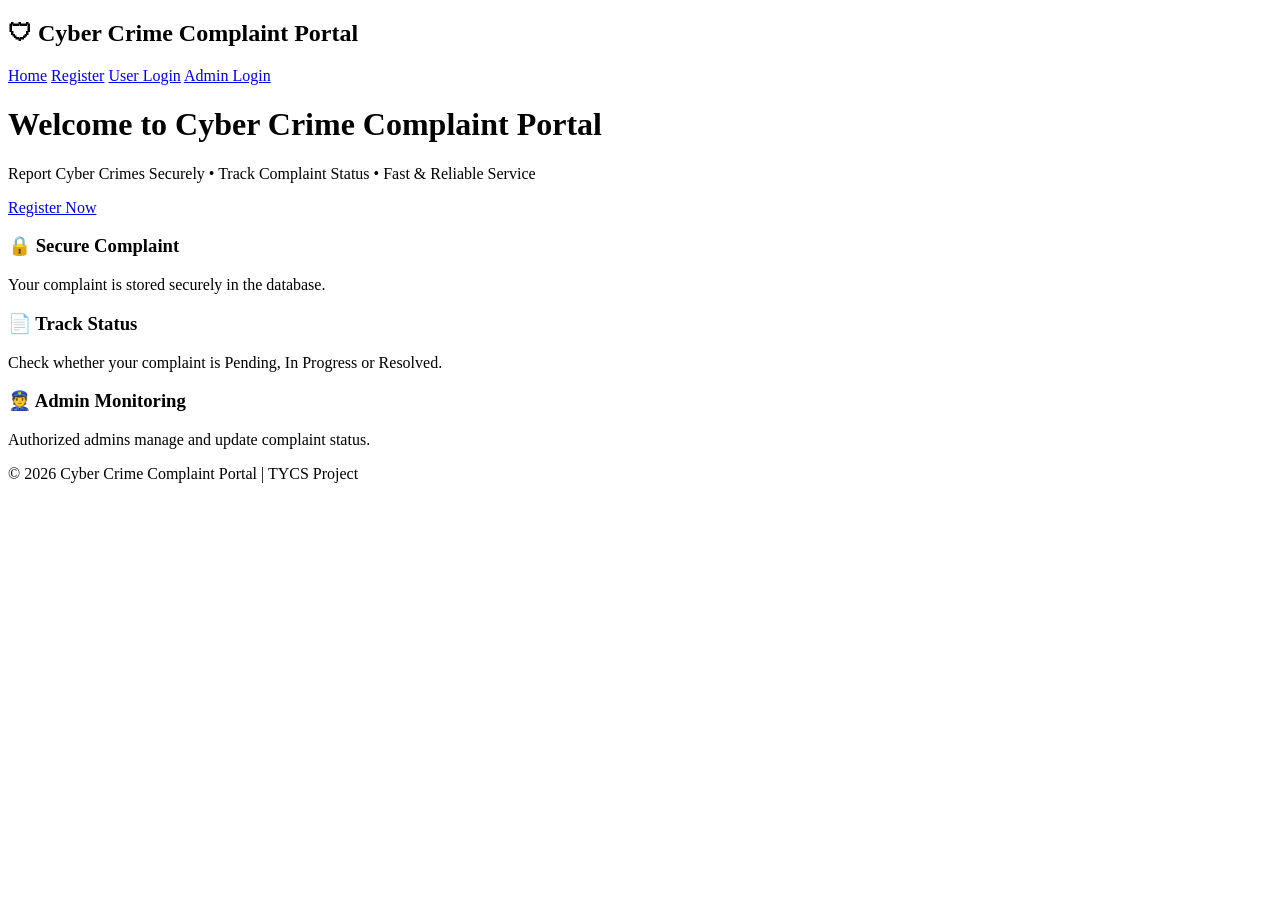
==== templates/index.html @ a68b4f62 "Intial commit" ====
<!DOCTYPE html>
<html>
<head>
    <title>Cyber Crime Complaint Portal</title>
    <link rel="stylesheet" href="{{ url_for('static', filename='css/style.css') }}">
</head>

<body>

<header class="navbar">
    <h2>🛡 Cyber Crime Complaint Portal</h2>

    <div>
        <a href="/">Home</a>
        <a href="/register">Register</a>
        <a href="/login">User Login</a>
        <a href="/admin">Admin Login</a>
    </div>
</header>

<div class="hero">
    <h1>Welcome to Cyber Crime Complaint Portal</h1>

    <p>
        Report Cyber Crimes Securely • Track Complaint Status • Fast & Reliable Service
    </p>

    <a href="/register" class="btn">Register Now</a>
</div>
<section class="features">

    <div class="card">
        <h3>🔒 Secure Complaint</h3>
        <p>Your complaint is stored securely in the database.</p>
    </div>

    <div class="card">
        <h3>📄 Track Status</h3>
        <p>Check whether your complaint is Pending, In Progress or Resolved.</p>
    </div>

    <div class="card">
        <h3>👮 Admin Monitoring</h3>
        <p>Authorized admins manage and update complaint status.</p>
    </div>

</section>

<footer>
    © 2026 Cyber Crime Complaint Portal | TYCS Project
</footer>

</body>
</html>
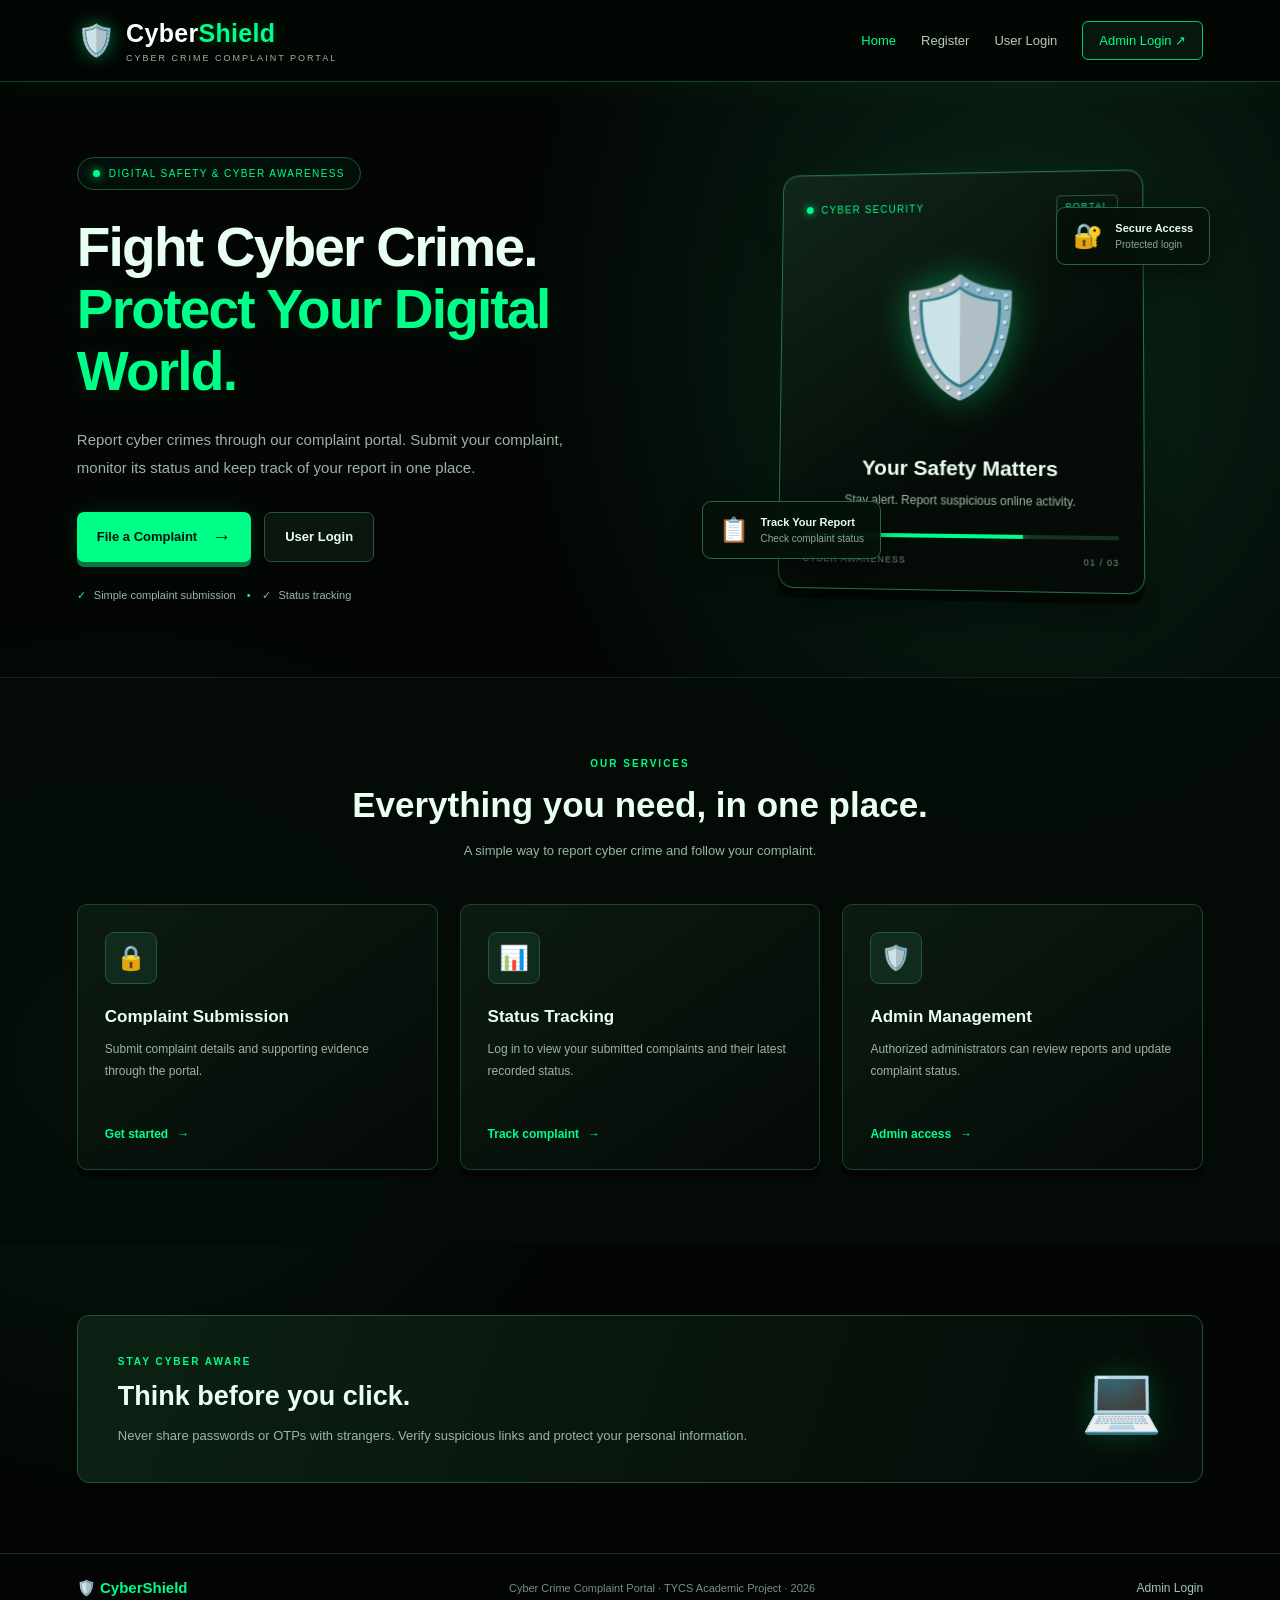
==== commit 0a6e858e: "Improve UI and add security ignore rules" ====
--- a/templates/index.html
+++ b/templates/index.html
@@ -1,53 +1,874 @@
+
 <!DOCTYPE html>
-<html>
+<html lang="en">
 <head>
-    <title>Cyber Crime Complaint Portal</title>
-    <link rel="stylesheet" href="{{ url_for('static', filename='css/style.css') }}">
+    <meta charset="UTF-8">
+    <meta name="viewport" content="width=device-width, initial-scale=1.0">
+    <title>CyberShield | Cyber Crime Complaint Portal</title>
+
+    <style>
+        * {
+            margin: 0;
+            padding: 0;
+            box-sizing: border-box;
+        }
+
+        :root {
+            --green: #00ff88;
+            --green-dark: #00c96b;
+            --black: #030604;
+            --panel: #09130d;
+            --border: #16452c;
+            --text: #e9fff1;
+            --muted: #9bb5a4;
+        }
+
+        html {
+            scroll-behavior: smooth;
+        }
+
+        body {
+            font-family: Arial, Helvetica, sans-serif;
+            background:
+                radial-gradient(ellipse at 80% 20%, #0a2517 0%, transparent 35%),
+                radial-gradient(ellipse at 10% 65%, #07170e 0%, transparent 30%),
+                var(--black);
+            color: var(--text);
+            overflow-x: hidden;
+        }
+
+        a {
+            text-decoration: none;
+        }
+
+        /* NAVIGATION */
+
+        .home-navbar {
+            min-height: 82px;
+            padding: 16px 6%;
+            display: flex;
+            justify-content: space-between;
+            align-items: center;
+            gap: 25px;
+            flex-wrap: wrap;
+            background: rgba(3, 7, 4, 0.94);
+            border-bottom: 1px solid var(--border);
+            box-shadow: 0 5px 25px rgba(0, 255, 136, 0.04);
+        }
+
+        .home-brand {
+            display: flex;
+            align-items: center;
+            gap: 10px;
+            color: white;
+            font-size: 25px;
+            font-weight: 800;
+            letter-spacing: 0.3px;
+        }
+
+        .home-brand-icon {
+            font-size: 31px;
+            filter: drop-shadow(0 0 9px rgba(0, 255, 136, 0.45));
+        }
+
+        .home-accent {
+            color: var(--green);
+            text-shadow: 0 0 13px rgba(0, 255, 136, 0.25);
+        }
+
+        .home-brand small {
+            display: block;
+            margin-top: 5px;
+            font-size: 9px;
+            color: var(--muted);
+            letter-spacing: 2px;
+            font-weight: normal;
+        }
+
+        .home-nav-links {
+            display: flex;
+            align-items: center;
+            justify-content: center;
+            gap: 25px;
+            flex-wrap: wrap;
+        }
+
+        .home-nav-links a {
+            color: #b6cbbb;
+            font-size: 13px;
+            transition: 0.25s;
+        }
+
+        .home-nav-links a:hover,
+        .home-nav-links .home-active {
+            color: var(--green);
+        }
+
+        .home-nav-links .home-admin-link {
+            padding: 11px 16px;
+            border: 1px solid var(--green-dark);
+            border-radius: 6px;
+            color: var(--green);
+            background: #07170d;
+        }
+
+        .home-nav-links .home-admin-link:hover {
+            background: var(--green);
+            color: #001508;
+            box-shadow: 0 0 18px rgba(0, 255, 136, 0.24);
+        }
+
+        /* HERO SECTION */
+
+        .home-hero {
+            max-width: 1450px;
+            min-height: 590px;
+            margin: auto;
+            padding: 75px 6%;
+            display: grid;
+            grid-template-columns: 1.1fr 0.9fr;
+            align-items: center;
+            gap: 45px;
+        }
+
+        .home-hero-content {
+            position: relative;
+            z-index: 1;
+        }
+
+        .home-label {
+            display: inline-flex;
+            align-items: center;
+            gap: 9px;
+            border: 1px solid #1c5837;
+            background: rgba(0, 255, 136, 0.045);
+            color: var(--green);
+            border-radius: 30px;
+            padding: 10px 15px;
+            font-size: 10px;
+            letter-spacing: 1.4px;
+            margin-bottom: 26px;
+        }
+
+        .home-status-dot {
+            height: 7px;
+            width: 7px;
+            background: var(--green);
+            border-radius: 50%;
+            box-shadow: 0 0 10px var(--green);
+        }
+
+        .home-hero h1 {
+            font-size: clamp(36px, 4.3vw, 61px);
+            line-height: 1.13;
+            letter-spacing: -1.8px;
+            margin-bottom: 23px;
+        }
+
+        .home-hero h1 span {
+            color: var(--green);
+            text-shadow: 0 0 24px rgba(0, 255, 136, 0.12);
+        }
+
+        .home-description {
+            max-width: 540px;
+            color: var(--muted);
+            font-size: 15px;
+            line-height: 1.9;
+            margin-bottom: 29px;
+        }
+
+        .home-actions {
+            display: flex;
+            gap: 13px;
+            flex-wrap: wrap;
+            margin-bottom: 27px;
+        }
+
+        .home-primary-btn,
+        .home-secondary-btn {
+            min-height: 47px;
+            padding: 14px 20px;
+            border-radius: 7px;
+            display: inline-flex;
+            align-items: center;
+            justify-content: center;
+            gap: 15px;
+            font-size: 13px;
+            font-weight: bold;
+            transition: 0.25s;
+        }
+
+        .home-primary-btn {
+            color: #001408;
+            background: var(--green);
+            box-shadow:
+                0 5px 0 #08763f,
+                0 0 22px rgba(0, 255, 136, 0.12);
+        }
+
+        .home-primary-btn:hover {
+            transform: translateY(-3px);
+            box-shadow: 0 5px 0 #08763f,
+                        0 0 25px rgba(0, 255, 136, 0.3);
+        }
+
+        .home-primary-btn span {
+            font-size: 19px;
+        }
+
+        .home-secondary-btn {
+            color: var(--text);
+            border: 1px solid #28543a;
+            background: #0a160e;
+        }
+
+        .home-secondary-btn:hover {
+            border-color: var(--green);
+            color: var(--green);
+        }
+
+        .home-trust-note {
+            display: flex;
+            align-items: center;
+            gap: 8px;
+            flex-wrap: wrap;
+            color: #9ab6a4;
+            font-size: 11px;
+        }
+
+        .home-trust-note span:first-child,
+        .home-trust-note span:nth-of-type(2) {
+            color: var(--green);
+        }
+
+        .home-note-divider {
+            color: #476653;
+            padding: 0 3px;
+        }
+
+        /* 3D CYBERSECURITY VISUAL */
+
+        .home-visual {
+            position: relative;
+            min-height: 410px;
+            display: flex;
+            align-items: center;
+            justify-content: center;
+            perspective: 1000px;
+        }
+
+        .home-glow {
+            position: absolute;
+            width: 280px;
+            height: 280px;
+            border-radius: 50%;
+            background: rgba(0, 255, 136, 0.12);
+            filter: blur(75px);
+        }
+
+        .home-shield-card {
+            position: relative;
+            z-index: 1;
+            width: min(100%, 365px);
+            padding: 24px;
+            border: 1px solid #247449;
+            border-radius: 16px;
+            background: linear-gradient(145deg, #11271a, #050b07 65%);
+            box-shadow:
+                inset 0 1px 0 rgba(255, 255, 255, 0.05),
+                0 10px 0 #030704,
+                0 17px 45px rgba(0, 0, 0, 0.65),
+                0 0 30px rgba(0, 255, 136, 0.07);
+            transform: rotateY(-5deg) rotateX(3deg);
+            animation: floatCard 5s ease-in-out infinite;
+        }
+
+        .home-shield-top {
+            display: flex;
+            align-items: center;
+            gap: 8px;
+            color: var(--green);
+            font-size: 10px;
+            letter-spacing: 1.3px;
+        }
+
+        .home-mini-dot {
+            height: 7px;
+            width: 7px;
+            background: var(--green);
+            border-radius: 50%;
+            box-shadow: 0 0 9px var(--green);
+        }
+
+        .home-live {
+            margin-left: auto;
+            padding: 5px 8px;
+            border: 1px solid #245d3c;
+            border-radius: 4px;
+            font-size: 9px;
+        }
+
+        .home-shield-art {
+            min-height: 205px;
+            display: flex;
+            align-items: center;
+            justify-content: center;
+            font-size: 115px;
+            margin: 17px 0;
+            filter: drop-shadow(0 0 18px rgba(0, 255, 136, 0.4));
+        }
+
+        .home-shield-title {
+            text-align: center;
+            font-size: 21px;
+            font-weight: bold;
+            margin-bottom: 10px;
+        }
+
+        .home-shield-card > p {
+            text-align: center;
+            color: var(--muted);
+            font-size: 12px;
+            line-height: 1.7;
+        }
+
+        .home-security-line {
+            height: 4px;
+            background: #163322;
+            border-radius: 5px;
+            margin: 23px 0 17px;
+            overflow: hidden;
+        }
+
+        .home-security-line span {
+            display: block;
+            height: 100%;
+            width: 70%;
+            background: var(--green);
+            box-shadow: 0 0 12px var(--green);
+        }
+
+        .home-security-footer {
+            display: flex;
+            justify-content: space-between;
+            gap: 10px;
+            color: #739481;
+            font-size: 9px;
+            letter-spacing: 1px;
+        }
+
+        .home-float-card {
+            position: absolute;
+            z-index: 2;
+            display: flex;
+            align-items: center;
+            gap: 12px;
+            padding: 14px 16px;
+            background: rgba(6, 17, 10, 0.96);
+            border: 1px solid #286440;
+            border-radius: 9px;
+            box-shadow: 0 10px 25px rgba(0, 0, 0, 0.4);
+            animation: floatCard 4s ease-in-out infinite;
+        }
+
+        .home-float-top {
+            top: 37px;
+            right: -7px;
+        }
+
+        .home-float-bottom {
+            bottom: 30px;
+            left: -15px;
+            animation-delay: -2s;
+        }
+
+        .home-float-icon {
+            font-size: 24px;
+        }
+
+        .home-float-card strong {
+            display: block;
+            color: #e4fff0;
+            font-size: 11px;
+            margin-bottom: 5px;
+        }
+
+        .home-float-card small {
+            display: block;
+            color: #8ba998;
+            font-size: 10px;
+        }
+
+        @keyframes floatCard {
+            0%, 100% {
+                translate: 0 0;
+            }
+            50% {
+                translate: 0 -7px;
+            }
+        }
+
+        /* FEATURES */
+
+        .home-features {
+            padding: 75px 6%;
+            border-top: 1px solid #102b1b;
+            background: rgba(5, 12, 7, 0.72);
+        }
+
+        .home-section-heading {
+            text-align: center;
+            max-width: 650px;
+            margin: 0 auto 42px;
+        }
+
+        .home-section-heading > span,
+        .home-awareness-label {
+            color: var(--green);
+            font-size: 10px;
+            letter-spacing: 2px;
+            font-weight: bold;
+        }
+
+        .home-section-heading h2 {
+            margin: 14px 0;
+            font-size: clamp(25px, 3vw, 35px);
+        }
+
+        .home-section-heading p {
+            color: var(--muted);
+            font-size: 13px;
+            line-height: 1.8;
+        }
+
+        .home-feature-grid {
+            max-width: 1200px;
+            margin: auto;
+            display: grid;
+            grid-template-columns: repeat(3, minmax(0, 1fr));
+            gap: 22px;
+        }
+
+        .home-feature-card {
+            padding: 27px;
+            border: 1px solid #19452d;
+            border-radius: 10px;
+            background: linear-gradient(145deg, #0c1b11, #050a07);
+            box-shadow: 0 7px 0 #020503;
+            transition: 0.25s;
+        }
+
+        .home-feature-card:hover {
+            transform: translateY(-5px);
+            border-color: var(--green);
+            box-shadow: 0 7px 0 #020503,
+                        0 0 22px rgba(0, 255, 136, 0.08);
+        }
+
+        .home-feature-icon {
+            width: 52px;
+            height: 52px;
+            display: flex;
+            align-items: center;
+            justify-content: center;
+            background: #102b1b;
+            border: 1px solid #1f5938;
+            border-radius: 9px;
+            font-size: 24px;
+            margin-bottom: 23px;
+        }
+
+        .home-feature-card h3 {
+            font-size: 17px;
+            margin-bottom: 12px;
+        }
+
+        .home-feature-card p {
+            min-height: 66px;
+            color: var(--muted);
+            font-size: 12px;
+            line-height: 1.8;
+            margin-bottom: 19px;
+        }
+
+        .home-feature-card a {
+            display: inline-flex;
+            align-items: center;
+            gap: 9px;
+            color: var(--green);
+            font-size: 12px;
+            font-weight: bold;
+        }
+
+        .home-feature-card a:hover {
+            text-shadow: 0 0 10px rgba(0, 255, 136, 0.4);
+        }
+
+        /* AWARENESS */
+
+        .home-awareness {
+            max-width: 1200px;
+            margin: 70px auto;
+            width: 88%;
+            padding: 35px 40px;
+            display: flex;
+            align-items: center;
+            justify-content: space-between;
+            gap: 25px;
+            background: linear-gradient(110deg, #0c2114, #050b07);
+            border: 1px solid #1d5535;
+            border-radius: 12px;
+            box-shadow: 0 8px 0 #020503;
+        }
+
+        .home-awareness h2 {
+            margin: 12px 0;
+            font-size: 27px;
+        }
+
+        .home-awareness p {
+            max-width: 650px;
+            color: var(--muted);
+            font-size: 13px;
+            line-height: 1.8;
+        }
+
+        .home-awareness-icon {
+            font-size: 65px;
+            filter: drop-shadow(0 0 15px rgba(0, 255, 136, 0.2));
+        }
+
+        /* FOOTER */
+
+        .home-footer {
+            display: flex;
+            align-items: center;
+            justify-content: space-between;
+            gap: 15px;
+            flex-wrap: wrap;
+            padding: 25px 6%;
+            background: #020503;
+            border-top: 1px solid #143321;
+        }
+
+        .home-footer-brand {
+            color: var(--green);
+            font-size: 15px;
+            font-weight: bold;
+        }
+
+        .home-footer p {
+            color: #759080;
+            font-size: 11px;
+            line-height: 1.6;
+        }
+
+        .home-footer > a:last-child {
+            color: #a5c5b1;
+            font-size: 12px;
+        }
+
+        .home-footer > a:last-child:hover {
+            color: var(--green);
+        }
+
+        /* MOBILE */
+
+        @media (max-width: 900px) {
+            .home-navbar {
+                padding: 17px 4%;
+            }
+
+            .home-nav-links {
+                gap: 16px;
+            }
+
+            .home-hero {
+                grid-template-columns: 1fr;
+                padding: 60px 6%;
+                gap: 35px;
+            }
+
+            .home-hero-content {
+                max-width: 700px;
+            }
+
+            .home-visual {
+                min-height: 410px;
+            }
+
+            .home-feature-grid {
+                grid-template-columns: 1fr;
+                max-width: 600px;
+            }
+
+            .home-feature-card p {
+                min-height: auto;
+            }
+        }
+
+        @media (max-width: 520px) {
+            .home-navbar {
+                justify-content: center;
+            }
+
+            .home-brand {
+                margin-right: auto;
+                font-size: 22px;
+            }
+
+            .home-nav-links {
+                width: 100%;
+                gap: 12px 18px;
+                justify-content: flex-start;
+            }
+
+            .home-nav-links a {
+                font-size: 12px;
+            }
+
+            .home-hero {
+                padding: 45px 5%;
+            }
+
+            .home-hero h1 {
+                font-size: 38px;
+                letter-spacing: -1px;
+            }
+
+            .home-label {
+                font-size: 9px;
+                letter-spacing: 0.8px;
+            }
+
+            .home-description {
+                font-size: 13px;
+            }
+
+            .home-visual {
+                min-height: 350px;
+            }
+
+            .home-shield-card {
+                padding: 18px;
+            }
+
+            .home-shield-art {
+                min-height: 155px;
+                font-size: 85px;
+            }
+
+            .home-float-card {
+                padding: 10px;
+                gap: 8px;
+            }
+
+            .home-float-top {
+                right: -2px;
+                top: 15px;
+            }
+
+            .home-float-bottom {
+                left: -2px;
+                bottom: 12px;
+            }
+
+            .home-features {
+                padding: 55px 5%;
+            }
+
+            .home-awareness {
+                margin: 45px auto;
+                padding: 25px;
+                width: 90%;
+            }
+
+            .home-awareness h2 {
+                font-size: 23px;
+            }
+
+            .home-awareness-icon {
+                font-size: 38px;
+            }
+
+            .home-footer {
+                flex-direction: column;
+                text-align: center;
+            }
+        }
+
+        @media (prefers-reduced-motion: reduce) {
+            *, *::before, *::after {
+                animation: none !important;
+                scroll-behavior: auto !important;
+                transition: none !important;
+            }
+        }
+    </style>
 </head>
 
-<body>
-
-<header class="navbar">
-    <h2>🛡 Cyber Crime Complaint Portal</h2>
-
-    <div>
-        <a href="/">Home</a>
+<body class="home-page">
+
+<header class="home-navbar">
+    <a href="/" class="home-brand">
+        <span class="home-brand-icon">🛡️</span>
+        <span>
+            Cyber<span class="home-accent">Shield</span>
+            <small>CYBER CRIME COMPLAINT PORTAL</small>
+        </span>
+    </a>
+
+    <nav class="home-nav-links">
+        <a href="/" class="home-active">Home</a>
         <a href="/register">Register</a>
         <a href="/login">User Login</a>
-        <a href="/admin">Admin Login</a>
-    </div>
+        <a href="/admin" class="home-admin-link">Admin Login ↗</a>
+    </nav>
 </header>
 
-<div class="hero">
-    <h1>Welcome to Cyber Crime Complaint Portal</h1>
-
-    <p>
-        Report Cyber Crimes Securely • Track Complaint Status • Fast & Reliable Service
-    </p>
-
-    <a href="/register" class="btn">Register Now</a>
-</div>
-<section class="features">
-
-    <div class="card">
-        <h3>🔒 Secure Complaint</h3>
-        <p>Your complaint is stored securely in the database.</p>
-    </div>
-
-    <div class="card">
-        <h3>📄 Track Status</h3>
-        <p>Check whether your complaint is Pending, In Progress or Resolved.</p>
-    </div>
-
-    <div class="card">
-        <h3>👮 Admin Monitoring</h3>
-        <p>Authorized admins manage and update complaint status.</p>
-    </div>
-
-</section>
-
-<footer>
-    © 2026 Cyber Crime Complaint Portal | TYCS Project
+<main>
+    <section class="home-hero">
+        <div class="home-hero-content">
+            <div class="home-label">
+                <span class="home-status-dot"></span>
+                DIGITAL SAFETY &amp; CYBER AWARENESS
+            </div>
+
+            <h1>
+                Fight Cyber Crime.<br>
+                <span>Protect Your Digital World.</span>
+            </h1>
+
+            <p class="home-description">
+                Report cyber crimes through our complaint portal.
+                Submit your complaint, monitor its status and keep
+                track of your report in one place.
+            </p>
+
+            <div class="home-actions">
+                <a href="/register" class="home-primary-btn">
+                    File a Complaint <span>→</span>
+                </a>
+                <a href="/login" class="home-secondary-btn">
+                    User Login
+                </a>
+            </div>
+
+            <div class="home-trust-note">
+                <span>✓</span> Simple complaint submission
+                <span class="home-note-divider">•</span>
+                <span>✓</span> Status tracking
+            </div>
+        </div>
+
+        <div class="home-visual">
+            <div class="home-glow"></div>
+
+            <div class="home-shield-card">
+                <div class="home-shield-top">
+                    <span class="home-mini-dot"></span>
+                    CYBER SECURITY
+                    <span class="home-live">PORTAL</span>
+                </div>
+
+                <div class="home-shield-art">🛡️</div>
+
+                <div class="home-shield-title">
+                    Your Safety Matters
+                </div>
+
+                <p>
+                    Stay alert. Report suspicious online activity.
+                </p>
+
+                <div class="home-security-line">
+                    <span></span>
+                </div>
+
+                <div class="home-security-footer">
+                    <span>CYBER AWARENESS</span>
+                    <span>01 / 03</span>
+                </div>
+            </div>
+
+            <div class="home-float-card home-float-top">
+                <span class="home-float-icon">🔐</span>
+                <span>
+                    <strong>Secure Access</strong>
+                    <small>Protected login</small>
+                </span>
+            </div>
+
+            <div class="home-float-card home-float-bottom">
+                <span class="home-float-icon">📋</span>
+                <span>
+                    <strong>Track Your Report</strong>
+                    <small>Check complaint status</small>
+                </span>
+            </div>
+        </div>
+    </section>
+
+    <section class="home-features">
+        <div class="home-section-heading">
+            <span>OUR SERVICES</span>
+            <h2>Everything you need, in one place.</h2>
+            <p>
+                A simple way to report cyber crime and follow your complaint.
+            </p>
+        </div>
+
+        <div class="home-feature-grid">
+            <article class="home-feature-card">
+                <div class="home-feature-icon">🔒</div>
+                <h3>Complaint Submission</h3>
+                <p>
+                    Submit complaint details and supporting evidence
+                    through the portal.
+                </p>
+                <a href="/register">Get started <span>→</span></a>
+            </article>
+
+            <article class="home-feature-card">
+                <div class="home-feature-icon">📊</div>
+                <h3>Status Tracking</h3>
+                <p>
+                    Log in to view your submitted complaints and
+                    their latest recorded status.
+                </p>
+                <a href="/login">Track complaint <span>→</span></a>
+            </article>
+
+            <article class="home-feature-card">
+                <div class="home-feature-icon">🛡️</div>
+                <h3>Admin Management</h3>
+                <p>
+                    Authorized administrators can review reports
+                    and update complaint status.
+                </p>
+                <a href="/admin">Admin access <span>→</span></a>
+            </article>
+        </div>
+    </section>
+
+    <section class="home-awareness">
+        <div>
+            <span class="home-awareness-label">STAY CYBER AWARE</span>
+            <h2>Think before you click.</h2>
+            <p>
+                Never share passwords or OTPs with strangers.
+                Verify suspicious links and protect your personal information.
+            </p>
+        </div>
+        <div class="home-awareness-icon">💻</div>
+    </section>
+</main>
+
+<footer class="home-footer">
+    <a href="/" class="home-footer-brand">🛡️ CyberShield</a>
+    <p>Cyber Crime Complaint Portal · TYCS Academic Project · 2026</p>
+    <a href="/admin">Admin Login</a>
 </footer>
 
 </body>
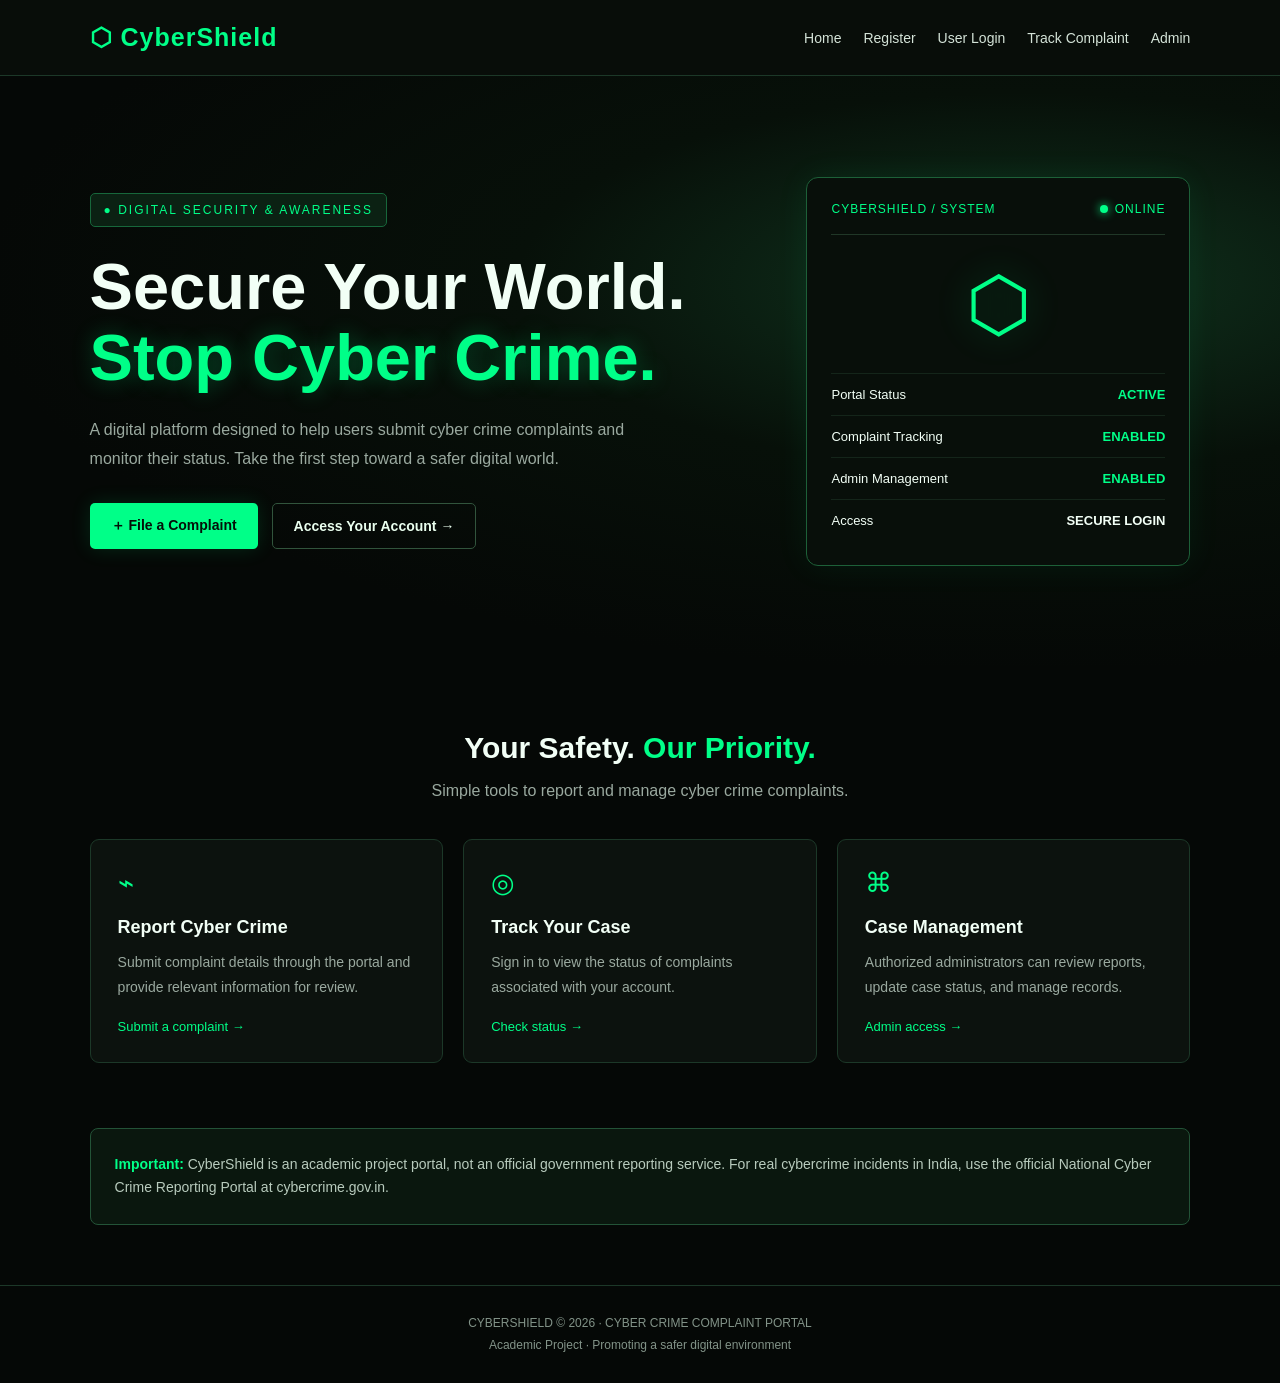
==== commit 92bb254c: "Update Cyber Crime Portal website" ====
--- a/templates/index.html
+++ b/templates/index.html
@@ -1,875 +1,103 @@
-
-<!DOCTYPE html>
-<html lang="en">
+<!DOCTYPE html><html lang="en">
 <head>
-    <meta charset="UTF-8">
-    <meta name="viewport" content="width=device-width, initial-scale=1.0">
-    <title>CyberShield | Cyber Crime Complaint Portal</title>
-
-    <style>
-        * {
-            margin: 0;
-            padding: 0;
-            box-sizing: border-box;
-        }
-
-        :root {
-            --green: #00ff88;
-            --green-dark: #00c96b;
-            --black: #030604;
-            --panel: #09130d;
-            --border: #16452c;
-            --text: #e9fff1;
-            --muted: #9bb5a4;
-        }
-
-        html {
-            scroll-behavior: smooth;
-        }
-
-        body {
-            font-family: Arial, Helvetica, sans-serif;
-            background:
-                radial-gradient(ellipse at 80% 20%, #0a2517 0%, transparent 35%),
-                radial-gradient(ellipse at 10% 65%, #07170e 0%, transparent 30%),
-                var(--black);
-            color: var(--text);
-            overflow-x: hidden;
-        }
-
-        a {
-            text-decoration: none;
-        }
-
-        /* NAVIGATION */
-
-        .home-navbar {
-            min-height: 82px;
-            padding: 16px 6%;
-            display: flex;
-            justify-content: space-between;
-            align-items: center;
-            gap: 25px;
-            flex-wrap: wrap;
-            background: rgba(3, 7, 4, 0.94);
-            border-bottom: 1px solid var(--border);
-            box-shadow: 0 5px 25px rgba(0, 255, 136, 0.04);
-        }
-
-        .home-brand {
-            display: flex;
-            align-items: center;
-            gap: 10px;
-            color: white;
-            font-size: 25px;
-            font-weight: 800;
-            letter-spacing: 0.3px;
-        }
-
-        .home-brand-icon {
-            font-size: 31px;
-            filter: drop-shadow(0 0 9px rgba(0, 255, 136, 0.45));
-        }
-
-        .home-accent {
-            color: var(--green);
-            text-shadow: 0 0 13px rgba(0, 255, 136, 0.25);
-        }
-
-        .home-brand small {
-            display: block;
-            margin-top: 5px;
-            font-size: 9px;
-            color: var(--muted);
-            letter-spacing: 2px;
-            font-weight: normal;
-        }
-
-        .home-nav-links {
-            display: flex;
-            align-items: center;
-            justify-content: center;
-            gap: 25px;
-            flex-wrap: wrap;
-        }
-
-        .home-nav-links a {
-            color: #b6cbbb;
-            font-size: 13px;
-            transition: 0.25s;
-        }
-
-        .home-nav-links a:hover,
-        .home-nav-links .home-active {
-            color: var(--green);
-        }
-
-        .home-nav-links .home-admin-link {
-            padding: 11px 16px;
-            border: 1px solid var(--green-dark);
-            border-radius: 6px;
-            color: var(--green);
-            background: #07170d;
-        }
-
-        .home-nav-links .home-admin-link:hover {
-            background: var(--green);
-            color: #001508;
-            box-shadow: 0 0 18px rgba(0, 255, 136, 0.24);
-        }
-
-        /* HERO SECTION */
-
-        .home-hero {
-            max-width: 1450px;
-            min-height: 590px;
-            margin: auto;
-            padding: 75px 6%;
-            display: grid;
-            grid-template-columns: 1.1fr 0.9fr;
-            align-items: center;
-            gap: 45px;
-        }
-
-        .home-hero-content {
-            position: relative;
-            z-index: 1;
-        }
-
-        .home-label {
-            display: inline-flex;
-            align-items: center;
-            gap: 9px;
-            border: 1px solid #1c5837;
-            background: rgba(0, 255, 136, 0.045);
-            color: var(--green);
-            border-radius: 30px;
-            padding: 10px 15px;
-            font-size: 10px;
-            letter-spacing: 1.4px;
-            margin-bottom: 26px;
-        }
-
-        .home-status-dot {
-            height: 7px;
-            width: 7px;
-            background: var(--green);
-            border-radius: 50%;
-            box-shadow: 0 0 10px var(--green);
-        }
-
-        .home-hero h1 {
-            font-size: clamp(36px, 4.3vw, 61px);
-            line-height: 1.13;
-            letter-spacing: -1.8px;
-            margin-bottom: 23px;
-        }
-
-        .home-hero h1 span {
-            color: var(--green);
-            text-shadow: 0 0 24px rgba(0, 255, 136, 0.12);
-        }
-
-        .home-description {
-            max-width: 540px;
-            color: var(--muted);
-            font-size: 15px;
-            line-height: 1.9;
-            margin-bottom: 29px;
-        }
-
-        .home-actions {
-            display: flex;
-            gap: 13px;
-            flex-wrap: wrap;
-            margin-bottom: 27px;
-        }
-
-        .home-primary-btn,
-        .home-secondary-btn {
-            min-height: 47px;
-            padding: 14px 20px;
-            border-radius: 7px;
-            display: inline-flex;
-            align-items: center;
-            justify-content: center;
-            gap: 15px;
-            font-size: 13px;
-            font-weight: bold;
-            transition: 0.25s;
-        }
-
-        .home-primary-btn {
-            color: #001408;
-            background: var(--green);
-            box-shadow:
-                0 5px 0 #08763f,
-                0 0 22px rgba(0, 255, 136, 0.12);
-        }
-
-        .home-primary-btn:hover {
-            transform: translateY(-3px);
-            box-shadow: 0 5px 0 #08763f,
-                        0 0 25px rgba(0, 255, 136, 0.3);
-        }
-
-        .home-primary-btn span {
-            font-size: 19px;
-        }
-
-        .home-secondary-btn {
-            color: var(--text);
-            border: 1px solid #28543a;
-            background: #0a160e;
-        }
-
-        .home-secondary-btn:hover {
-            border-color: var(--green);
-            color: var(--green);
-        }
-
-        .home-trust-note {
-            display: flex;
-            align-items: center;
-            gap: 8px;
-            flex-wrap: wrap;
-            color: #9ab6a4;
-            font-size: 11px;
-        }
-
-        .home-trust-note span:first-child,
-        .home-trust-note span:nth-of-type(2) {
-            color: var(--green);
-        }
-
-        .home-note-divider {
-            color: #476653;
-            padding: 0 3px;
-        }
-
-        /* 3D CYBERSECURITY VISUAL */
-
-        .home-visual {
-            position: relative;
-            min-height: 410px;
-            display: flex;
-            align-items: center;
-            justify-content: center;
-            perspective: 1000px;
-        }
-
-        .home-glow {
-            position: absolute;
-            width: 280px;
-            height: 280px;
-            border-radius: 50%;
-            background: rgba(0, 255, 136, 0.12);
-            filter: blur(75px);
-        }
-
-        .home-shield-card {
-            position: relative;
-            z-index: 1;
-            width: min(100%, 365px);
-            padding: 24px;
-            border: 1px solid #247449;
-            border-radius: 16px;
-            background: linear-gradient(145deg, #11271a, #050b07 65%);
-            box-shadow:
-                inset 0 1px 0 rgba(255, 255, 255, 0.05),
-                0 10px 0 #030704,
-                0 17px 45px rgba(0, 0, 0, 0.65),
-                0 0 30px rgba(0, 255, 136, 0.07);
-            transform: rotateY(-5deg) rotateX(3deg);
-            animation: floatCard 5s ease-in-out infinite;
-        }
-
-        .home-shield-top {
-            display: flex;
-            align-items: center;
-            gap: 8px;
-            color: var(--green);
-            font-size: 10px;
-            letter-spacing: 1.3px;
-        }
-
-        .home-mini-dot {
-            height: 7px;
-            width: 7px;
-            background: var(--green);
-            border-radius: 50%;
-            box-shadow: 0 0 9px var(--green);
-        }
-
-        .home-live {
-            margin-left: auto;
-            padding: 5px 8px;
-            border: 1px solid #245d3c;
-            border-radius: 4px;
-            font-size: 9px;
-        }
-
-        .home-shield-art {
-            min-height: 205px;
-            display: flex;
-            align-items: center;
-            justify-content: center;
-            font-size: 115px;
-            margin: 17px 0;
-            filter: drop-shadow(0 0 18px rgba(0, 255, 136, 0.4));
-        }
-
-        .home-shield-title {
-            text-align: center;
-            font-size: 21px;
-            font-weight: bold;
-            margin-bottom: 10px;
-        }
-
-        .home-shield-card > p {
-            text-align: center;
-            color: var(--muted);
-            font-size: 12px;
-            line-height: 1.7;
-        }
-
-        .home-security-line {
-            height: 4px;
-            background: #163322;
-            border-radius: 5px;
-            margin: 23px 0 17px;
-            overflow: hidden;
-        }
-
-        .home-security-line span {
-            display: block;
-            height: 100%;
-            width: 70%;
-            background: var(--green);
-            box-shadow: 0 0 12px var(--green);
-        }
-
-        .home-security-footer {
-            display: flex;
-            justify-content: space-between;
-            gap: 10px;
-            color: #739481;
-            font-size: 9px;
-            letter-spacing: 1px;
-        }
-
-        .home-float-card {
-            position: absolute;
-            z-index: 2;
-            display: flex;
-            align-items: center;
-            gap: 12px;
-            padding: 14px 16px;
-            background: rgba(6, 17, 10, 0.96);
-            border: 1px solid #286440;
-            border-radius: 9px;
-            box-shadow: 0 10px 25px rgba(0, 0, 0, 0.4);
-            animation: floatCard 4s ease-in-out infinite;
-        }
-
-        .home-float-top {
-            top: 37px;
-            right: -7px;
-        }
-
-        .home-float-bottom {
-            bottom: 30px;
-            left: -15px;
-            animation-delay: -2s;
-        }
-
-        .home-float-icon {
-            font-size: 24px;
-        }
-
-        .home-float-card strong {
-            display: block;
-            color: #e4fff0;
-            font-size: 11px;
-            margin-bottom: 5px;
-        }
-
-        .home-float-card small {
-            display: block;
-            color: #8ba998;
-            font-size: 10px;
-        }
-
-        @keyframes floatCard {
-            0%, 100% {
-                translate: 0 0;
-            }
-            50% {
-                translate: 0 -7px;
-            }
-        }
-
-        /* FEATURES */
-
-        .home-features {
-            padding: 75px 6%;
-            border-top: 1px solid #102b1b;
-            background: rgba(5, 12, 7, 0.72);
-        }
-
-        .home-section-heading {
-            text-align: center;
-            max-width: 650px;
-            margin: 0 auto 42px;
-        }
-
-        .home-section-heading > span,
-        .home-awareness-label {
-            color: var(--green);
-            font-size: 10px;
-            letter-spacing: 2px;
-            font-weight: bold;
-        }
-
-        .home-section-heading h2 {
-            margin: 14px 0;
-            font-size: clamp(25px, 3vw, 35px);
-        }
-
-        .home-section-heading p {
-            color: var(--muted);
-            font-size: 13px;
-            line-height: 1.8;
-        }
-
-        .home-feature-grid {
-            max-width: 1200px;
-            margin: auto;
-            display: grid;
-            grid-template-columns: repeat(3, minmax(0, 1fr));
-            gap: 22px;
-        }
-
-        .home-feature-card {
-            padding: 27px;
-            border: 1px solid #19452d;
-            border-radius: 10px;
-            background: linear-gradient(145deg, #0c1b11, #050a07);
-            box-shadow: 0 7px 0 #020503;
-            transition: 0.25s;
-        }
-
-        .home-feature-card:hover {
-            transform: translateY(-5px);
-            border-color: var(--green);
-            box-shadow: 0 7px 0 #020503,
-                        0 0 22px rgba(0, 255, 136, 0.08);
-        }
-
-        .home-feature-icon {
-            width: 52px;
-            height: 52px;
-            display: flex;
-            align-items: center;
-            justify-content: center;
-            background: #102b1b;
-            border: 1px solid #1f5938;
-            border-radius: 9px;
-            font-size: 24px;
-            margin-bottom: 23px;
-        }
-
-        .home-feature-card h3 {
-            font-size: 17px;
-            margin-bottom: 12px;
-        }
-
-        .home-feature-card p {
-            min-height: 66px;
-            color: var(--muted);
-            font-size: 12px;
-            line-height: 1.8;
-            margin-bottom: 19px;
-        }
-
-        .home-feature-card a {
-            display: inline-flex;
-            align-items: center;
-            gap: 9px;
-            color: var(--green);
-            font-size: 12px;
-            font-weight: bold;
-        }
-
-        .home-feature-card a:hover {
-            text-shadow: 0 0 10px rgba(0, 255, 136, 0.4);
-        }
-
-        /* AWARENESS */
-
-        .home-awareness {
-            max-width: 1200px;
-            margin: 70px auto;
-            width: 88%;
-            padding: 35px 40px;
-            display: flex;
-            align-items: center;
-            justify-content: space-between;
-            gap: 25px;
-            background: linear-gradient(110deg, #0c2114, #050b07);
-            border: 1px solid #1d5535;
-            border-radius: 12px;
-            box-shadow: 0 8px 0 #020503;
-        }
-
-        .home-awareness h2 {
-            margin: 12px 0;
-            font-size: 27px;
-        }
-
-        .home-awareness p {
-            max-width: 650px;
-            color: var(--muted);
-            font-size: 13px;
-            line-height: 1.8;
-        }
-
-        .home-awareness-icon {
-            font-size: 65px;
-            filter: drop-shadow(0 0 15px rgba(0, 255, 136, 0.2));
-        }
-
-        /* FOOTER */
-
-        .home-footer {
-            display: flex;
-            align-items: center;
-            justify-content: space-between;
-            gap: 15px;
-            flex-wrap: wrap;
-            padding: 25px 6%;
-            background: #020503;
-            border-top: 1px solid #143321;
-        }
-
-        .home-footer-brand {
-            color: var(--green);
-            font-size: 15px;
-            font-weight: bold;
-        }
-
-        .home-footer p {
-            color: #759080;
-            font-size: 11px;
-            line-height: 1.6;
-        }
-
-        .home-footer > a:last-child {
-            color: #a5c5b1;
-            font-size: 12px;
-        }
-
-        .home-footer > a:last-child:hover {
-            color: var(--green);
-        }
-
-        /* MOBILE */
-
-        @media (max-width: 900px) {
-            .home-navbar {
-                padding: 17px 4%;
-            }
-
-            .home-nav-links {
-                gap: 16px;
-            }
-
-            .home-hero {
-                grid-template-columns: 1fr;
-                padding: 60px 6%;
-                gap: 35px;
-            }
-
-            .home-hero-content {
-                max-width: 700px;
-            }
-
-            .home-visual {
-                min-height: 410px;
-            }
-
-            .home-feature-grid {
-                grid-template-columns: 1fr;
-                max-width: 600px;
-            }
-
-            .home-feature-card p {
-                min-height: auto;
-            }
-        }
-
-        @media (max-width: 520px) {
-            .home-navbar {
-                justify-content: center;
-            }
-
-            .home-brand {
-                margin-right: auto;
-                font-size: 22px;
-            }
-
-            .home-nav-links {
-                width: 100%;
-                gap: 12px 18px;
-                justify-content: flex-start;
-            }
-
-            .home-nav-links a {
-                font-size: 12px;
-            }
-
-            .home-hero {
-                padding: 45px 5%;
-            }
-
-            .home-hero h1 {
-                font-size: 38px;
-                letter-spacing: -1px;
-            }
-
-            .home-label {
-                font-size: 9px;
-                letter-spacing: 0.8px;
-            }
-
-            .home-description {
-                font-size: 13px;
-            }
-
-            .home-visual {
-                min-height: 350px;
-            }
-
-            .home-shield-card {
-                padding: 18px;
-            }
-
-            .home-shield-art {
-                min-height: 155px;
-                font-size: 85px;
-            }
-
-            .home-float-card {
-                padding: 10px;
-                gap: 8px;
-            }
-
-            .home-float-top {
-                right: -2px;
-                top: 15px;
-            }
-
-            .home-float-bottom {
-                left: -2px;
-                bottom: 12px;
-            }
-
-            .home-features {
-                padding: 55px 5%;
-            }
-
-            .home-awareness {
-                margin: 45px auto;
-                padding: 25px;
-                width: 90%;
-            }
-
-            .home-awareness h2 {
-                font-size: 23px;
-            }
-
-            .home-awareness-icon {
-                font-size: 38px;
-            }
-
-            .home-footer {
-                flex-direction: column;
-                text-align: center;
-            }
-        }
-
-        @media (prefers-reduced-motion: reduce) {
-            *, *::before, *::after {
-                animation: none !important;
-                scroll-behavior: auto !important;
-                transition: none !important;
-            }
-        }
-    </style>
+<meta charset="UTF-8">
+<meta name="viewport" content="width=device-width, initial-scale=1.0">
+<title>CyberShield | Secure Digital World</title>
+<style>
+*{box-sizing:border-box;margin:0;padding:0}
+:root{--green:#00ff88;--bg:#050806;--panel:#0c120e;--muted:#9aa99f;--border:#1c3828}
+body{font-family:Arial,sans-serif;background:var(--bg);color:#f2fff6}
+header{height:auto;min-height:76px;padding:20px 7%;display:flex;justify-content:space-between;align-items:center;gap:20px;flex-wrap:wrap;background:#080d09;border-bottom:1px solid var(--border)}
+.logo{font-size:25px;font-weight:800;color:var(--green);letter-spacing:1px}
+nav{display:flex;gap:22px;flex-wrap:wrap}
+nav a{color:#d4e3d8;text-decoration:none;font-size:14px}
+nav a:hover{color:var(--green)}
+.hero{min-height:590px;padding:85px 7%;display:grid;grid-template-columns:1.4fr .8fr;gap:45px;align-items:center;background:radial-gradient(ellipse at 80% 35%,#10331e 0%,#071009 35%,#050806 72%)}
+.tag{display:inline-block;color:var(--green);border:1px solid #17673b;background:#0b2113;padding:9px 13px;border-radius:5px;font-size:12px;letter-spacing:2px;margin-bottom:24px}
+h1{font-size:clamp(38px,5.5vw,65px);line-height:1.1;margin-bottom:22px}
+h1 span{color:var(--green);text-shadow:0 0 22px #00ff8844}
+.intro{color:var(--muted);font-size:16px;line-height:1.8;max-width:580px}
+.actions{display:flex;gap:14px;flex-wrap:wrap;margin-top:30px}
+.btn{padding:14px 21px;border-radius:5px;text-decoration:none;font-size:14px;font-weight:bold;display:inline-block}
+.primary{background:var(--green);color:#041008;box-shadow:0 0 20px #00ff8822}
+.primary:hover{box-shadow:0 0 25px #00ff8866}
+.secondary{border:1px solid #31543c;color:#eaffef}
+.terminal{background:#080f0a;border:1px solid #1d6038;border-radius:12px;padding:24px;box-shadow:0 0 35px #00ff8810}
+.terminal-head{display:flex;justify-content:space-between;align-items:center;padding-bottom:18px;border-bottom:1px solid #203727;color:var(--green);font-size:12px;letter-spacing:1px}
+.dot{width:8px;height:8px;border-radius:50%;background:var(--green);display:inline-block;margin-right:7px;box-shadow:0 0 10px var(--green)}
+.shield{font-size:75px;text-align:center;padding:25px 0;color:var(--green);text-shadow:0 0 35px #00ff8855}
+.line{display:flex;justify-content:space-between;padding:13px 0;border-top:1px solid #14251a;font-size:13px}
+.good{color:var(--green)}
+.section{padding:65px 7%}
+.section-title{text-align:center;font-size:30px;margin-bottom:12px}
+.section-title span{color:var(--green)}
+.section-sub{text-align:center;color:var(--muted);line-height:1.7;margin-bottom:35px}
+.cards{display:grid;grid-template-columns:repeat(3,1fr);gap:20px}
+.card{background:var(--panel);border:1px solid var(--border);border-radius:9px;padding:27px;transition:.2s}
+.card:hover{border-color:var(--green);transform:translateY(-3px);box-shadow:0 0 20px #00ff8810}
+.symbol{font-size:27px;color:var(--green);margin-bottom:18px}
+.card h3{margin-bottom:12px;font-size:18px}
+.card p{color:var(--muted);font-size:14px;line-height:1.8}
+.card a{display:inline-block;margin-top:18px;color:var(--green);text-decoration:none;font-size:13px}
+.notice{margin:0 7% 60px;border:1px solid #235337;background:#0a170e;padding:24px;border-radius:8px;color:#b8cbbd;line-height:1.7;font-size:14px}
+.notice strong{color:var(--green)}
+footer{text-align:center;border-top:1px solid var(--border);padding:27px 15px;color:#829388;font-size:12px;line-height:1.8}
+@media(max-width:800px){.hero{grid-template-columns:1fr;padding-top:65px;padding-bottom:65px}.terminal{max-width:500px;width:100%}.cards{grid-template-columns:1fr}.section{padding:50px 6%}}
+</style>
 </head>
-
-<body class="home-page">
-
-<header class="home-navbar">
-    <a href="/" class="home-brand">
-        <span class="home-brand-icon">🛡️</span>
-        <span>
-            Cyber<span class="home-accent">Shield</span>
-            <small>CYBER CRIME COMPLAINT PORTAL</small>
-        </span>
-    </a>
-
-    <nav class="home-nav-links">
-        <a href="/" class="home-active">Home</a>
-        <a href="/register">Register</a>
-        <a href="/login">User Login</a>
-        <a href="/admin" class="home-admin-link">Admin Login ↗</a>
-    </nav>
-</header>
-
-<main>
-    <section class="home-hero">
-        <div class="home-hero-content">
-            <div class="home-label">
-                <span class="home-status-dot"></span>
-                DIGITAL SAFETY &amp; CYBER AWARENESS
-            </div>
-
-            <h1>
-                Fight Cyber Crime.<br>
-                <span>Protect Your Digital World.</span>
-            </h1>
-
-            <p class="home-description">
-                Report cyber crimes through our complaint portal.
-                Submit your complaint, monitor its status and keep
-                track of your report in one place.
-            </p>
-
-            <div class="home-actions">
-                <a href="/register" class="home-primary-btn">
-                    File a Complaint <span>→</span>
-                </a>
-                <a href="/login" class="home-secondary-btn">
-                    User Login
-                </a>
-            </div>
-
-            <div class="home-trust-note">
-                <span>✓</span> Simple complaint submission
-                <span class="home-note-divider">•</span>
-                <span>✓</span> Status tracking
-            </div>
-        </div>
-
-        <div class="home-visual">
-            <div class="home-glow"></div>
-
-            <div class="home-shield-card">
-                <div class="home-shield-top">
-                    <span class="home-mini-dot"></span>
-                    CYBER SECURITY
-                    <span class="home-live">PORTAL</span>
-                </div>
-
-                <div class="home-shield-art">🛡️</div>
-
-                <div class="home-shield-title">
-                    Your Safety Matters
-                </div>
-
-                <p>
-                    Stay alert. Report suspicious online activity.
-                </p>
-
-                <div class="home-security-line">
-                    <span></span>
-                </div>
-
-                <div class="home-security-footer">
-                    <span>CYBER AWARENESS</span>
-                    <span>01 / 03</span>
-                </div>
-            </div>
-
-            <div class="home-float-card home-float-top">
-                <span class="home-float-icon">🔐</span>
-                <span>
-                    <strong>Secure Access</strong>
-                    <small>Protected login</small>
-                </span>
-            </div>
-
-            <div class="home-float-card home-float-bottom">
-                <span class="home-float-icon">📋</span>
-                <span>
-                    <strong>Track Your Report</strong>
-                    <small>Check complaint status</small>
-                </span>
-            </div>
-        </div>
-    </section>
-
-    <section class="home-features">
-        <div class="home-section-heading">
-            <span>OUR SERVICES</span>
-            <h2>Everything you need, in one place.</h2>
-            <p>
-                A simple way to report cyber crime and follow your complaint.
-            </p>
-        </div>
-
-        <div class="home-feature-grid">
-            <article class="home-feature-card">
-                <div class="home-feature-icon">🔒</div>
-                <h3>Complaint Submission</h3>
-                <p>
-                    Submit complaint details and supporting evidence
-                    through the portal.
-                </p>
-                <a href="/register">Get started <span>→</span></a>
-            </article>
-
-            <article class="home-feature-card">
-                <div class="home-feature-icon">📊</div>
-                <h3>Status Tracking</h3>
-                <p>
-                    Log in to view your submitted complaints and
-                    their latest recorded status.
-                </p>
-                <a href="/login">Track complaint <span>→</span></a>
-            </article>
-
-            <article class="home-feature-card">
-                <div class="home-feature-icon">🛡️</div>
-                <h3>Admin Management</h3>
-                <p>
-                    Authorized administrators can review reports
-                    and update complaint status.
-                </p>
-                <a href="/admin">Admin access <span>→</span></a>
-            </article>
-        </div>
-    </section>
-
-    <section class="home-awareness">
-        <div>
-            <span class="home-awareness-label">STAY CYBER AWARE</span>
-            <h2>Think before you click.</h2>
-            <p>
-                Never share passwords or OTPs with strangers.
-                Verify suspicious links and protect your personal information.
-            </p>
-        </div>
-        <div class="home-awareness-icon">💻</div>
-    </section>
-</main>
-
-<footer class="home-footer">
-    <a href="/" class="home-footer-brand">🛡️ CyberShield</a>
-    <p>Cyber Crime Complaint Portal · TYCS Academic Project · 2026</p>
-    <a href="/admin">Admin Login</a>
-</footer>
-
+<body>
+<header>
+  <div class="logo">⬡ CyberShield</div>
+  <nav>
+    <a href="/">Home</a>
+    <a href="/register">Register</a>
+    <a href="/login">User Login</a>
+    <a href="/status">Track Complaint</a>
+    <a href="/admin">Admin</a>
+  </nav>
+</header><main>
+<section class="hero">
+  <div>
+    <div class="tag">● DIGITAL SECURITY & AWARENESS</div>
+    <h1>Secure Your World.<br><span>Stop Cyber Crime.</span></h1>
+    <p class="intro">A digital platform designed to help users submit cyber crime complaints and monitor their status. Take the first step toward a safer digital world.</p>
+    <div class="actions">
+      <a class="btn primary" href="/register">＋ File a Complaint</a>
+      <a class="btn secondary" href="/login">Access Your Account →</a>
+    </div>
+  </div>
+  <div class="terminal">
+    <div class="terminal-head"><span>CYBERSHIELD / SYSTEM</span><span><i class="dot"></i>ONLINE</span></div>
+    <div class="shield">⬡</div>
+    <div class="line"><span>Portal Status</span><strong class="good">ACTIVE</strong></div>
+    <div class="line"><span>Complaint Tracking</span><strong class="good">ENABLED</strong></div>
+    <div class="line"><span>Admin Management</span><strong class="good">ENABLED</strong></div>
+    <div class="line"><span>Access</span><strong>SECURE LOGIN</strong></div>
+  </div>
+</section><section class="section">
+  <h2 class="section-title">Your Safety. <span>Our Priority.</span></h2>
+  <p class="section-sub">Simple tools to report and manage cyber crime complaints.</p>
+  <div class="cards">
+    <article class="card">
+      <div class="symbol">⌁</div>
+      <h3>Report Cyber Crime</h3>
+      <p>Submit complaint details through the portal and provide relevant information for review.</p>
+      <a href="/complaint">Submit a complaint →</a>
+    </article>
+    <article class="card">
+      <div class="symbol">◎</div>
+      <h3>Track Your Case</h3>
+      <p>Sign in to view the status of complaints associated with your account.</p>
+      <a href="/status">Check status →</a>
+    </article>
+    <article class="card">
+      <div class="symbol">⌘</div>
+      <h3>Case Management</h3>
+      <p>Authorized administrators can review reports, update case status, and manage records.</p>
+      <a href="/admin">Admin access →</a>
+    </article>
+  </div>
+</section><div class="notice"><strong>Important:</strong> CyberShield is an academic project portal, not an official government reporting service. For real cybercrime incidents in India, use the official National Cyber Crime Reporting Portal at cybercrime.gov.in.</div>
+</main><footer>CYBERSHIELD © 2026 · CYBER CRIME COMPLAINT PORTAL<br>Academic Project · Promoting a safer digital environment</footer>
 </body>
 </html>
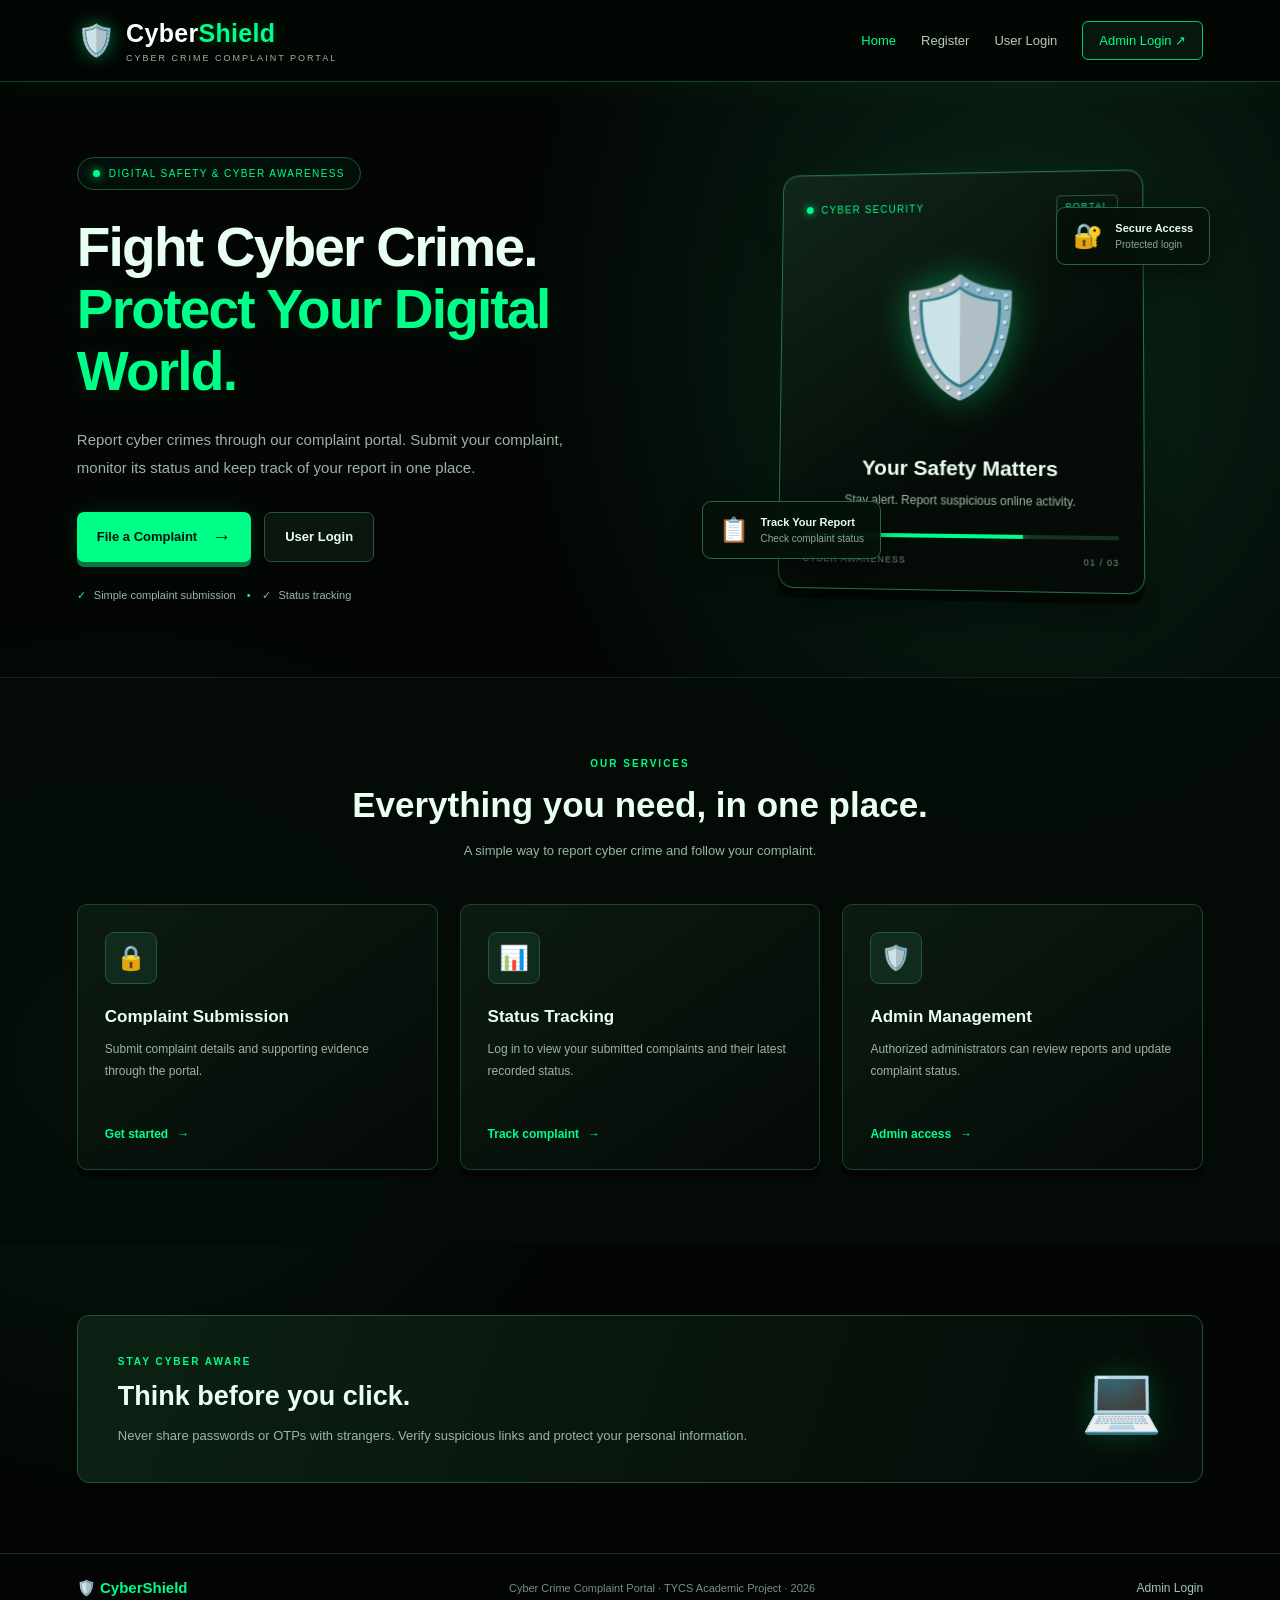
==== commit 2e495b6b: "Update homepage and admin dashboard UI" ====
--- a/templates/index.html
+++ b/templates/index.html
@@ -1,103 +1,875 @@
-<!DOCTYPE html><html lang="en">
+
+<!DOCTYPE html>
+<html lang="en">
 <head>
-<meta charset="UTF-8">
-<meta name="viewport" content="width=device-width, initial-scale=1.0">
-<title>CyberShield | Secure Digital World</title>
-<style>
-*{box-sizing:border-box;margin:0;padding:0}
-:root{--green:#00ff88;--bg:#050806;--panel:#0c120e;--muted:#9aa99f;--border:#1c3828}
-body{font-family:Arial,sans-serif;background:var(--bg);color:#f2fff6}
-header{height:auto;min-height:76px;padding:20px 7%;display:flex;justify-content:space-between;align-items:center;gap:20px;flex-wrap:wrap;background:#080d09;border-bottom:1px solid var(--border)}
-.logo{font-size:25px;font-weight:800;color:var(--green);letter-spacing:1px}
-nav{display:flex;gap:22px;flex-wrap:wrap}
-nav a{color:#d4e3d8;text-decoration:none;font-size:14px}
-nav a:hover{color:var(--green)}
-.hero{min-height:590px;padding:85px 7%;display:grid;grid-template-columns:1.4fr .8fr;gap:45px;align-items:center;background:radial-gradient(ellipse at 80% 35%,#10331e 0%,#071009 35%,#050806 72%)}
-.tag{display:inline-block;color:var(--green);border:1px solid #17673b;background:#0b2113;padding:9px 13px;border-radius:5px;font-size:12px;letter-spacing:2px;margin-bottom:24px}
-h1{font-size:clamp(38px,5.5vw,65px);line-height:1.1;margin-bottom:22px}
-h1 span{color:var(--green);text-shadow:0 0 22px #00ff8844}
-.intro{color:var(--muted);font-size:16px;line-height:1.8;max-width:580px}
-.actions{display:flex;gap:14px;flex-wrap:wrap;margin-top:30px}
-.btn{padding:14px 21px;border-radius:5px;text-decoration:none;font-size:14px;font-weight:bold;display:inline-block}
-.primary{background:var(--green);color:#041008;box-shadow:0 0 20px #00ff8822}
-.primary:hover{box-shadow:0 0 25px #00ff8866}
-.secondary{border:1px solid #31543c;color:#eaffef}
-.terminal{background:#080f0a;border:1px solid #1d6038;border-radius:12px;padding:24px;box-shadow:0 0 35px #00ff8810}
-.terminal-head{display:flex;justify-content:space-between;align-items:center;padding-bottom:18px;border-bottom:1px solid #203727;color:var(--green);font-size:12px;letter-spacing:1px}
-.dot{width:8px;height:8px;border-radius:50%;background:var(--green);display:inline-block;margin-right:7px;box-shadow:0 0 10px var(--green)}
-.shield{font-size:75px;text-align:center;padding:25px 0;color:var(--green);text-shadow:0 0 35px #00ff8855}
-.line{display:flex;justify-content:space-between;padding:13px 0;border-top:1px solid #14251a;font-size:13px}
-.good{color:var(--green)}
-.section{padding:65px 7%}
-.section-title{text-align:center;font-size:30px;margin-bottom:12px}
-.section-title span{color:var(--green)}
-.section-sub{text-align:center;color:var(--muted);line-height:1.7;margin-bottom:35px}
-.cards{display:grid;grid-template-columns:repeat(3,1fr);gap:20px}
-.card{background:var(--panel);border:1px solid var(--border);border-radius:9px;padding:27px;transition:.2s}
-.card:hover{border-color:var(--green);transform:translateY(-3px);box-shadow:0 0 20px #00ff8810}
-.symbol{font-size:27px;color:var(--green);margin-bottom:18px}
-.card h3{margin-bottom:12px;font-size:18px}
-.card p{color:var(--muted);font-size:14px;line-height:1.8}
-.card a{display:inline-block;margin-top:18px;color:var(--green);text-decoration:none;font-size:13px}
-.notice{margin:0 7% 60px;border:1px solid #235337;background:#0a170e;padding:24px;border-radius:8px;color:#b8cbbd;line-height:1.7;font-size:14px}
-.notice strong{color:var(--green)}
-footer{text-align:center;border-top:1px solid var(--border);padding:27px 15px;color:#829388;font-size:12px;line-height:1.8}
-@media(max-width:800px){.hero{grid-template-columns:1fr;padding-top:65px;padding-bottom:65px}.terminal{max-width:500px;width:100%}.cards{grid-template-columns:1fr}.section{padding:50px 6%}}
-</style>
+    <meta charset="UTF-8">
+    <meta name="viewport" content="width=device-width, initial-scale=1.0">
+    <title>CyberShield | Cyber Crime Complaint Portal</title>
+
+    <style>
+        * {
+            margin: 0;
+            padding: 0;
+            box-sizing: border-box;
+        }
+
+        :root {
+            --green: #00ff88;
+            --green-dark: #00c96b;
+            --black: #030604;
+            --panel: #09130d;
+            --border: #16452c;
+            --text: #e9fff1;
+            --muted: #9bb5a4;
+        }
+
+        html {
+            scroll-behavior: smooth;
+        }
+
+        body {
+            font-family: Arial, Helvetica, sans-serif;
+            background:
+                radial-gradient(ellipse at 80% 20%, #0a2517 0%, transparent 35%),
+                radial-gradient(ellipse at 10% 65%, #07170e 0%, transparent 30%),
+                var(--black);
+            color: var(--text);
+            overflow-x: hidden;
+        }
+
+        a {
+            text-decoration: none;
+        }
+
+        /* NAVIGATION */
+
+        .home-navbar {
+            min-height: 82px;
+            padding: 16px 6%;
+            display: flex;
+            justify-content: space-between;
+            align-items: center;
+            gap: 25px;
+            flex-wrap: wrap;
+            background: rgba(3, 7, 4, 0.94);
+            border-bottom: 1px solid var(--border);
+            box-shadow: 0 5px 25px rgba(0, 255, 136, 0.04);
+        }
+
+        .home-brand {
+            display: flex;
+            align-items: center;
+            gap: 10px;
+            color: white;
+            font-size: 25px;
+            font-weight: 800;
+            letter-spacing: 0.3px;
+        }
+
+        .home-brand-icon {
+            font-size: 31px;
+            filter: drop-shadow(0 0 9px rgba(0, 255, 136, 0.45));
+        }
+
+        .home-accent {
+            color: var(--green);
+            text-shadow: 0 0 13px rgba(0, 255, 136, 0.25);
+        }
+
+        .home-brand small {
+            display: block;
+            margin-top: 5px;
+            font-size: 9px;
+            color: var(--muted);
+            letter-spacing: 2px;
+            font-weight: normal;
+        }
+
+        .home-nav-links {
+            display: flex;
+            align-items: center;
+            justify-content: center;
+            gap: 25px;
+            flex-wrap: wrap;
+        }
+
+        .home-nav-links a {
+            color: #b6cbbb;
+            font-size: 13px;
+            transition: 0.25s;
+        }
+
+        .home-nav-links a:hover,
+        .home-nav-links .home-active {
+            color: var(--green);
+        }
+
+        .home-nav-links .home-admin-link {
+            padding: 11px 16px;
+            border: 1px solid var(--green-dark);
+            border-radius: 6px;
+            color: var(--green);
+            background: #07170d;
+        }
+
+        .home-nav-links .home-admin-link:hover {
+            background: var(--green);
+            color: #001508;
+            box-shadow: 0 0 18px rgba(0, 255, 136, 0.24);
+        }
+
+        /* HERO SECTION */
+
+        .home-hero {
+            max-width: 1450px;
+            min-height: 590px;
+            margin: auto;
+            padding: 75px 6%;
+            display: grid;
+            grid-template-columns: 1.1fr 0.9fr;
+            align-items: center;
+            gap: 45px;
+        }
+
+        .home-hero-content {
+            position: relative;
+            z-index: 1;
+        }
+
+        .home-label {
+            display: inline-flex;
+            align-items: center;
+            gap: 9px;
+            border: 1px solid #1c5837;
+            background: rgba(0, 255, 136, 0.045);
+            color: var(--green);
+            border-radius: 30px;
+            padding: 10px 15px;
+            font-size: 10px;
+            letter-spacing: 1.4px;
+            margin-bottom: 26px;
+        }
+
+        .home-status-dot {
+            height: 7px;
+            width: 7px;
+            background: var(--green);
+            border-radius: 50%;
+            box-shadow: 0 0 10px var(--green);
+        }
+
+        .home-hero h1 {
+            font-size: clamp(36px, 4.3vw, 61px);
+            line-height: 1.13;
+            letter-spacing: -1.8px;
+            margin-bottom: 23px;
+        }
+
+        .home-hero h1 span {
+            color: var(--green);
+            text-shadow: 0 0 24px rgba(0, 255, 136, 0.12);
+        }
+
+        .home-description {
+            max-width: 540px;
+            color: var(--muted);
+            font-size: 15px;
+            line-height: 1.9;
+            margin-bottom: 29px;
+        }
+
+        .home-actions {
+            display: flex;
+            gap: 13px;
+            flex-wrap: wrap;
+            margin-bottom: 27px;
+        }
+
+        .home-primary-btn,
+        .home-secondary-btn {
+            min-height: 47px;
+            padding: 14px 20px;
+            border-radius: 7px;
+            display: inline-flex;
+            align-items: center;
+            justify-content: center;
+            gap: 15px;
+            font-size: 13px;
+            font-weight: bold;
+            transition: 0.25s;
+        }
+
+        .home-primary-btn {
+            color: #001408;
+            background: var(--green);
+            box-shadow:
+                0 5px 0 #08763f,
+                0 0 22px rgba(0, 255, 136, 0.12);
+        }
+
+        .home-primary-btn:hover {
+            transform: translateY(-3px);
+            box-shadow: 0 5px 0 #08763f,
+                        0 0 25px rgba(0, 255, 136, 0.3);
+        }
+
+        .home-primary-btn span {
+            font-size: 19px;
+        }
+
+        .home-secondary-btn {
+            color: var(--text);
+            border: 1px solid #28543a;
+            background: #0a160e;
+        }
+
+        .home-secondary-btn:hover {
+            border-color: var(--green);
+            color: var(--green);
+        }
+
+        .home-trust-note {
+            display: flex;
+            align-items: center;
+            gap: 8px;
+            flex-wrap: wrap;
+            color: #9ab6a4;
+            font-size: 11px;
+        }
+
+        .home-trust-note span:first-child,
+        .home-trust-note span:nth-of-type(2) {
+            color: var(--green);
+        }
+
+        .home-note-divider {
+            color: #476653;
+            padding: 0 3px;
+        }
+
+        /* 3D CYBERSECURITY VISUAL */
+
+        .home-visual {
+            position: relative;
+            min-height: 410px;
+            display: flex;
+            align-items: center;
+            justify-content: center;
+            perspective: 1000px;
+        }
+
+        .home-glow {
+            position: absolute;
+            width: 280px;
+            height: 280px;
+            border-radius: 50%;
+            background: rgba(0, 255, 136, 0.12);
+            filter: blur(75px);
+        }
+
+        .home-shield-card {
+            position: relative;
+            z-index: 1;
+            width: min(100%, 365px);
+            padding: 24px;
+            border: 1px solid #247449;
+            border-radius: 16px;
+            background: linear-gradient(145deg, #11271a, #050b07 65%);
+            box-shadow:
+                inset 0 1px 0 rgba(255, 255, 255, 0.05),
+                0 10px 0 #030704,
+                0 17px 45px rgba(0, 0, 0, 0.65),
+                0 0 30px rgba(0, 255, 136, 0.07);
+            transform: rotateY(-5deg) rotateX(3deg);
+            animation: floatCard 5s ease-in-out infinite;
+        }
+
+        .home-shield-top {
+            display: flex;
+            align-items: center;
+            gap: 8px;
+            color: var(--green);
+            font-size: 10px;
+            letter-spacing: 1.3px;
+        }
+
+        .home-mini-dot {
+            height: 7px;
+            width: 7px;
+            background: var(--green);
+            border-radius: 50%;
+            box-shadow: 0 0 9px var(--green);
+        }
+
+        .home-live {
+            margin-left: auto;
+            padding: 5px 8px;
+            border: 1px solid #245d3c;
+            border-radius: 4px;
+            font-size: 9px;
+        }
+
+        .home-shield-art {
+            min-height: 205px;
+            display: flex;
+            align-items: center;
+            justify-content: center;
+            font-size: 115px;
+            margin: 17px 0;
+            filter: drop-shadow(0 0 18px rgba(0, 255, 136, 0.4));
+        }
+
+        .home-shield-title {
+            text-align: center;
+            font-size: 21px;
+            font-weight: bold;
+            margin-bottom: 10px;
+        }
+
+        .home-shield-card > p {
+            text-align: center;
+            color: var(--muted);
+            font-size: 12px;
+            line-height: 1.7;
+        }
+
+        .home-security-line {
+            height: 4px;
+            background: #163322;
+            border-radius: 5px;
+            margin: 23px 0 17px;
+            overflow: hidden;
+        }
+
+        .home-security-line span {
+            display: block;
+            height: 100%;
+            width: 70%;
+            background: var(--green);
+            box-shadow: 0 0 12px var(--green);
+        }
+
+        .home-security-footer {
+            display: flex;
+            justify-content: space-between;
+            gap: 10px;
+            color: #739481;
+            font-size: 9px;
+            letter-spacing: 1px;
+        }
+
+        .home-float-card {
+            position: absolute;
+            z-index: 2;
+            display: flex;
+            align-items: center;
+            gap: 12px;
+            padding: 14px 16px;
+            background: rgba(6, 17, 10, 0.96);
+            border: 1px solid #286440;
+            border-radius: 9px;
+            box-shadow: 0 10px 25px rgba(0, 0, 0, 0.4);
+            animation: floatCard 4s ease-in-out infinite;
+        }
+
+        .home-float-top {
+            top: 37px;
+            right: -7px;
+        }
+
+        .home-float-bottom {
+            bottom: 30px;
+            left: -15px;
+            animation-delay: -2s;
+        }
+
+        .home-float-icon {
+            font-size: 24px;
+        }
+
+        .home-float-card strong {
+            display: block;
+            color: #e4fff0;
+            font-size: 11px;
+            margin-bottom: 5px;
+        }
+
+        .home-float-card small {
+            display: block;
+            color: #8ba998;
+            font-size: 10px;
+        }
+
+        @keyframes floatCard {
+            0%, 100% {
+                translate: 0 0;
+            }
+            50% {
+                translate: 0 -7px;
+            }
+        }
+
+        /* FEATURES */
+
+        .home-features {
+            padding: 75px 6%;
+            border-top: 1px solid #102b1b;
+            background: rgba(5, 12, 7, 0.72);
+        }
+
+        .home-section-heading {
+            text-align: center;
+            max-width: 650px;
+            margin: 0 auto 42px;
+        }
+
+        .home-section-heading > span,
+        .home-awareness-label {
+            color: var(--green);
+            font-size: 10px;
+            letter-spacing: 2px;
+            font-weight: bold;
+        }
+
+        .home-section-heading h2 {
+            margin: 14px 0;
+            font-size: clamp(25px, 3vw, 35px);
+        }
+
+        .home-section-heading p {
+            color: var(--muted);
+            font-size: 13px;
+            line-height: 1.8;
+        }
+
+        .home-feature-grid {
+            max-width: 1200px;
+            margin: auto;
+            display: grid;
+            grid-template-columns: repeat(3, minmax(0, 1fr));
+            gap: 22px;
+        }
+
+        .home-feature-card {
+            padding: 27px;
+            border: 1px solid #19452d;
+            border-radius: 10px;
+            background: linear-gradient(145deg, #0c1b11, #050a07);
+            box-shadow: 0 7px 0 #020503;
+            transition: 0.25s;
+        }
+
+        .home-feature-card:hover {
+            transform: translateY(-5px);
+            border-color: var(--green);
+            box-shadow: 0 7px 0 #020503,
+                        0 0 22px rgba(0, 255, 136, 0.08);
+        }
+
+        .home-feature-icon {
+            width: 52px;
+            height: 52px;
+            display: flex;
+            align-items: center;
+            justify-content: center;
+            background: #102b1b;
+            border: 1px solid #1f5938;
+            border-radius: 9px;
+            font-size: 24px;
+            margin-bottom: 23px;
+        }
+
+        .home-feature-card h3 {
+            font-size: 17px;
+            margin-bottom: 12px;
+        }
+
+        .home-feature-card p {
+            min-height: 66px;
+            color: var(--muted);
+            font-size: 12px;
+            line-height: 1.8;
+            margin-bottom: 19px;
+        }
+
+        .home-feature-card a {
+            display: inline-flex;
+            align-items: center;
+            gap: 9px;
+            color: var(--green);
+            font-size: 12px;
+            font-weight: bold;
+        }
+
+        .home-feature-card a:hover {
+            text-shadow: 0 0 10px rgba(0, 255, 136, 0.4);
+        }
+
+        /* AWARENESS */
+
+        .home-awareness {
+            max-width: 1200px;
+            margin: 70px auto;
+            width: 88%;
+            padding: 35px 40px;
+            display: flex;
+            align-items: center;
+            justify-content: space-between;
+            gap: 25px;
+            background: linear-gradient(110deg, #0c2114, #050b07);
+            border: 1px solid #1d5535;
+            border-radius: 12px;
+            box-shadow: 0 8px 0 #020503;
+        }
+
+        .home-awareness h2 {
+            margin: 12px 0;
+            font-size: 27px;
+        }
+
+        .home-awareness p {
+            max-width: 650px;
+            color: var(--muted);
+            font-size: 13px;
+            line-height: 1.8;
+        }
+
+        .home-awareness-icon {
+            font-size: 65px;
+            filter: drop-shadow(0 0 15px rgba(0, 255, 136, 0.2));
+        }
+
+        /* FOOTER */
+
+        .home-footer {
+            display: flex;
+            align-items: center;
+            justify-content: space-between;
+            gap: 15px;
+            flex-wrap: wrap;
+            padding: 25px 6%;
+            background: #020503;
+            border-top: 1px solid #143321;
+        }
+
+        .home-footer-brand {
+            color: var(--green);
+            font-size: 15px;
+            font-weight: bold;
+        }
+
+        .home-footer p {
+            color: #759080;
+            font-size: 11px;
+            line-height: 1.6;
+        }
+
+        .home-footer > a:last-child {
+            color: #a5c5b1;
+            font-size: 12px;
+        }
+
+        .home-footer > a:last-child:hover {
+            color: var(--green);
+        }
+
+        /* MOBILE */
+
+        @media (max-width: 900px) {
+            .home-navbar {
+                padding: 17px 4%;
+            }
+
+            .home-nav-links {
+                gap: 16px;
+            }
+
+            .home-hero {
+                grid-template-columns: 1fr;
+                padding: 60px 6%;
+                gap: 35px;
+            }
+
+            .home-hero-content {
+                max-width: 700px;
+            }
+
+            .home-visual {
+                min-height: 410px;
+            }
+
+            .home-feature-grid {
+                grid-template-columns: 1fr;
+                max-width: 600px;
+            }
+
+            .home-feature-card p {
+                min-height: auto;
+            }
+        }
+
+        @media (max-width: 520px) {
+            .home-navbar {
+                justify-content: center;
+            }
+
+            .home-brand {
+                margin-right: auto;
+                font-size: 22px;
+            }
+
+            .home-nav-links {
+                width: 100%;
+                gap: 12px 18px;
+                justify-content: flex-start;
+            }
+
+            .home-nav-links a {
+                font-size: 12px;
+            }
+
+            .home-hero {
+                padding: 45px 5%;
+            }
+
+            .home-hero h1 {
+                font-size: 38px;
+                letter-spacing: -1px;
+            }
+
+            .home-label {
+                font-size: 9px;
+                letter-spacing: 0.8px;
+            }
+
+            .home-description {
+                font-size: 13px;
+            }
+
+            .home-visual {
+                min-height: 350px;
+            }
+
+            .home-shield-card {
+                padding: 18px;
+            }
+
+            .home-shield-art {
+                min-height: 155px;
+                font-size: 85px;
+            }
+
+            .home-float-card {
+                padding: 10px;
+                gap: 8px;
+            }
+
+            .home-float-top {
+                right: -2px;
+                top: 15px;
+            }
+
+            .home-float-bottom {
+                left: -2px;
+                bottom: 12px;
+            }
+
+            .home-features {
+                padding: 55px 5%;
+            }
+
+            .home-awareness {
+                margin: 45px auto;
+                padding: 25px;
+                width: 90%;
+            }
+
+            .home-awareness h2 {
+                font-size: 23px;
+            }
+
+            .home-awareness-icon {
+                font-size: 38px;
+            }
+
+            .home-footer {
+                flex-direction: column;
+                text-align: center;
+            }
+        }
+
+        @media (prefers-reduced-motion: reduce) {
+            *, *::before, *::after {
+                animation: none !important;
+                scroll-behavior: auto !important;
+                transition: none !important;
+            }
+        }
+    </style>
 </head>
-<body>
-<header>
-  <div class="logo">⬡ CyberShield</div>
-  <nav>
-    <a href="/">Home</a>
-    <a href="/register">Register</a>
-    <a href="/login">User Login</a>
-    <a href="/status">Track Complaint</a>
-    <a href="/admin">Admin</a>
-  </nav>
-</header><main>
-<section class="hero">
-  <div>
-    <div class="tag">● DIGITAL SECURITY & AWARENESS</div>
-    <h1>Secure Your World.<br><span>Stop Cyber Crime.</span></h1>
-    <p class="intro">A digital platform designed to help users submit cyber crime complaints and monitor their status. Take the first step toward a safer digital world.</p>
-    <div class="actions">
-      <a class="btn primary" href="/register">＋ File a Complaint</a>
-      <a class="btn secondary" href="/login">Access Your Account →</a>
-    </div>
-  </div>
-  <div class="terminal">
-    <div class="terminal-head"><span>CYBERSHIELD / SYSTEM</span><span><i class="dot"></i>ONLINE</span></div>
-    <div class="shield">⬡</div>
-    <div class="line"><span>Portal Status</span><strong class="good">ACTIVE</strong></div>
-    <div class="line"><span>Complaint Tracking</span><strong class="good">ENABLED</strong></div>
-    <div class="line"><span>Admin Management</span><strong class="good">ENABLED</strong></div>
-    <div class="line"><span>Access</span><strong>SECURE LOGIN</strong></div>
-  </div>
-</section><section class="section">
-  <h2 class="section-title">Your Safety. <span>Our Priority.</span></h2>
-  <p class="section-sub">Simple tools to report and manage cyber crime complaints.</p>
-  <div class="cards">
-    <article class="card">
-      <div class="symbol">⌁</div>
-      <h3>Report Cyber Crime</h3>
-      <p>Submit complaint details through the portal and provide relevant information for review.</p>
-      <a href="/complaint">Submit a complaint →</a>
-    </article>
-    <article class="card">
-      <div class="symbol">◎</div>
-      <h3>Track Your Case</h3>
-      <p>Sign in to view the status of complaints associated with your account.</p>
-      <a href="/status">Check status →</a>
-    </article>
-    <article class="card">
-      <div class="symbol">⌘</div>
-      <h3>Case Management</h3>
-      <p>Authorized administrators can review reports, update case status, and manage records.</p>
-      <a href="/admin">Admin access →</a>
-    </article>
-  </div>
-</section><div class="notice"><strong>Important:</strong> CyberShield is an academic project portal, not an official government reporting service. For real cybercrime incidents in India, use the official National Cyber Crime Reporting Portal at cybercrime.gov.in.</div>
-</main><footer>CYBERSHIELD © 2026 · CYBER CRIME COMPLAINT PORTAL<br>Academic Project · Promoting a safer digital environment</footer>
+
+<body class="home-page">
+
+<header class="home-navbar">
+    <a href="/" class="home-brand">
+        <span class="home-brand-icon">🛡️</span>
+        <span>
+            Cyber<span class="home-accent">Shield</span>
+            <small>CYBER CRIME COMPLAINT PORTAL</small>
+        </span>
+    </a>
+
+    <nav class="home-nav-links">
+        <a href="/" class="home-active">Home</a>
+        <a href="/register">Register</a>
+        <a href="/login">User Login</a>
+        <a href="/admin" class="home-admin-link">Admin Login ↗</a>
+    </nav>
+</header>
+
+<main>
+    <section class="home-hero">
+        <div class="home-hero-content">
+            <div class="home-label">
+                <span class="home-status-dot"></span>
+                DIGITAL SAFETY &amp; CYBER AWARENESS
+            </div>
+
+            <h1>
+                Fight Cyber Crime.<br>
+                <span>Protect Your Digital World.</span>
+            </h1>
+
+            <p class="home-description">
+                Report cyber crimes through our complaint portal.
+                Submit your complaint, monitor its status and keep
+                track of your report in one place.
+            </p>
+
+            <div class="home-actions">
+                <a href="/register" class="home-primary-btn">
+                    File a Complaint <span>→</span>
+                </a>
+                <a href="/login" class="home-secondary-btn">
+                    User Login
+                </a>
+            </div>
+
+            <div class="home-trust-note">
+                <span>✓</span> Simple complaint submission
+                <span class="home-note-divider">•</span>
+                <span>✓</span> Status tracking
+            </div>
+        </div>
+
+        <div class="home-visual">
+            <div class="home-glow"></div>
+
+            <div class="home-shield-card">
+                <div class="home-shield-top">
+                    <span class="home-mini-dot"></span>
+                    CYBER SECURITY
+                    <span class="home-live">PORTAL</span>
+                </div>
+
+                <div class="home-shield-art">🛡️</div>
+
+                <div class="home-shield-title">
+                    Your Safety Matters
+                </div>
+
+                <p>
+                    Stay alert. Report suspicious online activity.
+                </p>
+
+                <div class="home-security-line">
+                    <span></span>
+                </div>
+
+                <div class="home-security-footer">
+                    <span>CYBER AWARENESS</span>
+                    <span>01 / 03</span>
+                </div>
+            </div>
+
+            <div class="home-float-card home-float-top">
+                <span class="home-float-icon">🔐</span>
+                <span>
+                    <strong>Secure Access</strong>
+                    <small>Protected login</small>
+                </span>
+            </div>
+
+            <div class="home-float-card home-float-bottom">
+                <span class="home-float-icon">📋</span>
+                <span>
+                    <strong>Track Your Report</strong>
+                    <small>Check complaint status</small>
+                </span>
+            </div>
+        </div>
+    </section>
+
+    <section class="home-features">
+        <div class="home-section-heading">
+            <span>OUR SERVICES</span>
+            <h2>Everything you need, in one place.</h2>
+            <p>
+                A simple way to report cyber crime and follow your complaint.
+            </p>
+        </div>
+
+        <div class="home-feature-grid">
+            <article class="home-feature-card">
+                <div class="home-feature-icon">🔒</div>
+                <h3>Complaint Submission</h3>
+                <p>
+                    Submit complaint details and supporting evidence
+                    through the portal.
+                </p>
+                <a href="/register">Get started <span>→</span></a>
+            </article>
+
+            <article class="home-feature-card">
+                <div class="home-feature-icon">📊</div>
+                <h3>Status Tracking</h3>
+                <p>
+                    Log in to view your submitted complaints and
+                    their latest recorded status.
+                </p>
+                <a href="/login">Track complaint <span>→</span></a>
+            </article>
+
+            <article class="home-feature-card">
+                <div class="home-feature-icon">🛡️</div>
+                <h3>Admin Management</h3>
+                <p>
+                    Authorized administrators can review reports
+                    and update complaint status.
+                </p>
+                <a href="/admin">Admin access <span>→</span></a>
+            </article>
+        </div>
+    </section>
+
+    <section class="home-awareness">
+        <div>
+            <span class="home-awareness-label">STAY CYBER AWARE</span>
+            <h2>Think before you click.</h2>
+            <p>
+                Never share passwords or OTPs with strangers.
+                Verify suspicious links and protect your personal information.
+            </p>
+        </div>
+        <div class="home-awareness-icon">💻</div>
+    </section>
+</main>
+
+<footer class="home-footer">
+    <a href="/" class="home-footer-brand">🛡️ CyberShield</a>
+    <p>Cyber Crime Complaint Portal · TYCS Academic Project · 2026</p>
+    <a href="/admin">Admin Login</a>
+</footer>
+
 </body>
 </html>
